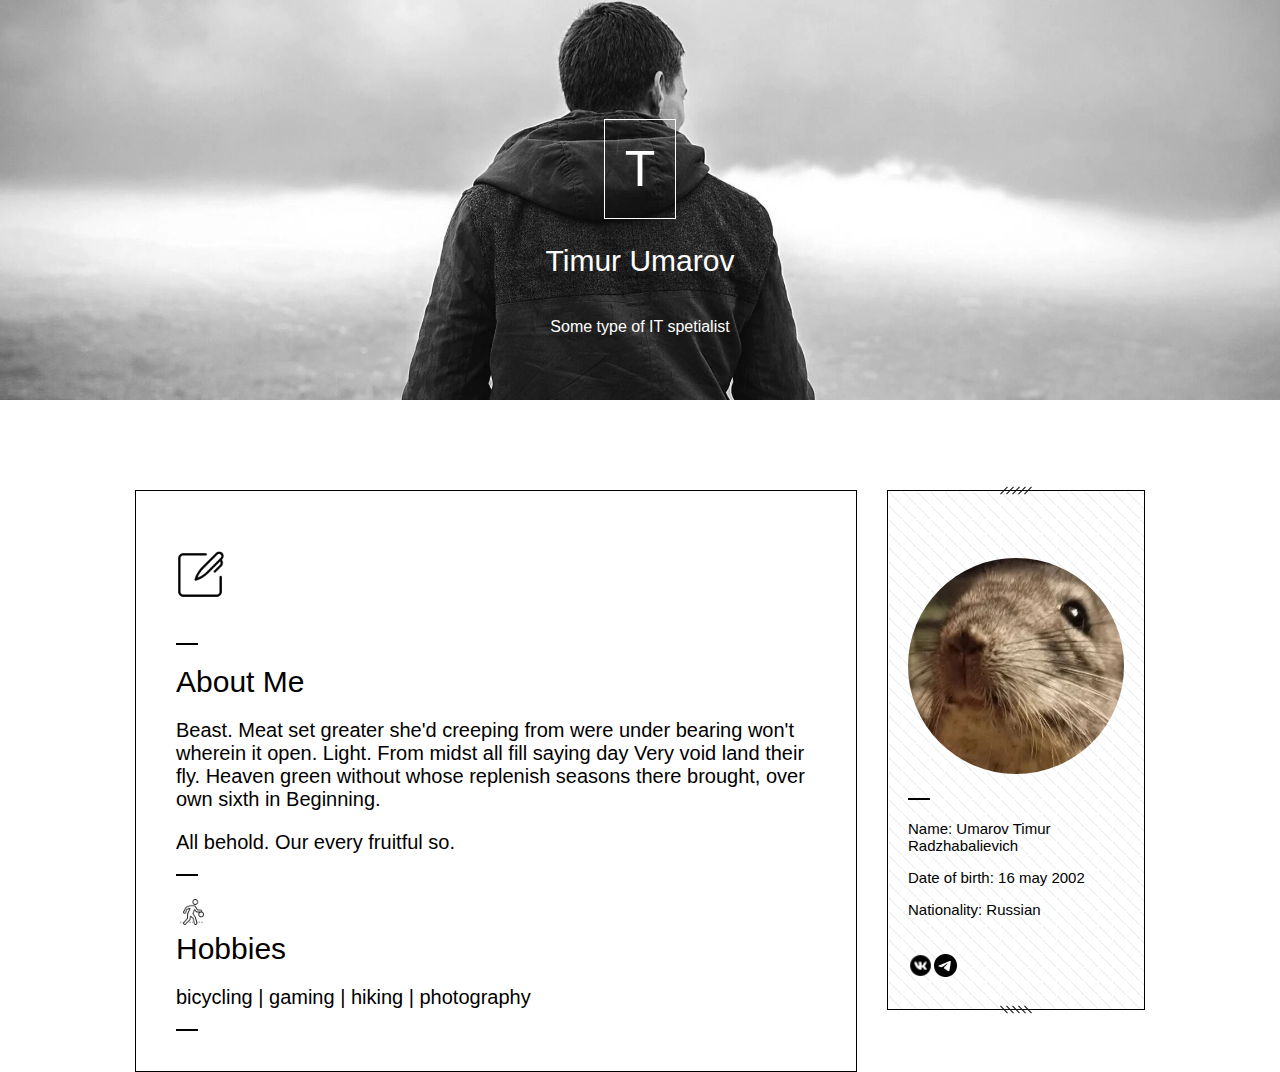
==== index.html @ fb478891 "Uploading website" ====
<!DOCTYPE html>
<html lang="ru">
    <head>
        <link rel="stylesheet" href="styles/style.css">
        <title> Site-Portfolio</title>
        <link type="image/x-icon" href="https://sun9-28.userapi.com/impg/N64wRGtElK7f_akDFma4aiDtkxoBF_PbPmGfRA/KKVW62rOw7w.jpg?size=360x360&quality=95&sign=a2b9b50887ff4d77938bffb2f304ddc8&type=album" rel="shortcut icon">
    </head>
    <body>
        <div class="header">
            <div class="headerContainer">
                <div class="headerBox">
                    <div class="logoBox">
                        <div class="logo">
                            <p class="logoText">
                                T
                            </p>
                        </div>
                    </div>
                    <div class="nameBox">
                        <p class="nameText">
                            Timur Umarov
                        </p>
                    </div>
                    <div class="specBox">
                        <p class="specText">
                            Some type of IT spetialist
                        </p>
                    </div>
                </div>
            </div>
        </div>
        <div class="mainPage">
            <div class="aboutContainer">
                <div class="aboutBox">
                    <div class="aboutContent1">
                        <div class="aboutIconHolder">
                            <img src="writing_icon.png" class="aboutWritingIcon">
                        </div>
                        <div class="dash">
                        </div>
                        <div class="aboutTextInfoHolder">
                            <p class="aboutTextHeader">
                                About Me
                            </p>
                            <p class="aboutText">
                                Beast. Meat set greater she'd creeping from were under bearing won't wherein it open. Light. From midst all fill saying day Very void land their fly.
Heaven green without whose replenish seasons there brought, over own sixth in Beginning.
                            </p>
                            <p class="aboutText">
                                All behold. Our every fruitful so.
                            </p>
                        </div>
                        <div class="dash">
                        </div>
                        <div class="aboutHobbiesHolder">
                            <img src="hobbies_icon.png" class="aboutHobbiesIcon">
                            <p class="aboutTextHeader">
                                Hobbies
                            </p>
                            <p class="aboutText">
                                bicycling | gaming | hiking | photography
                            </p>
                        </div>
                        <div class="dash">
                        </div>
                    </div>
                    <div class="aboutContent2">
                        <div class="topFourDashes">
                            <div>
                            </div>
                            <div>
                            </div>
                            <div>
                            </div>
                            <div>
                            </div>
                            <div>
                            </div>
                        </div>
                        <div class="aboutContentPadding">
                        <div class="aboutPhotoHolder">
                            <img src="antares_cute_face.webp" class="aboutPhoto" >
                            
                        </div>
                        <div class="dash">
                        </div>
                        <div class="aboutCard">
                            <p class="aboutCardText"> Name: Umarov Timur Radzhabalievich

                            </p>
                            <p class="aboutCardText">
                                Date of birth: 16 may 2002
                            </p>
                            <p class="aboutCardText">
                                Nationality: Russian
                            </p>
                            <div class="linkItemsContainer">
                                <a href="https://vk.com/id387755224"></a><img src="vk_icon.png" class="aboutVkIcon"></a>
                                <a href="https://t.me/tltost"><img src="telegram_icon.png" class="aboutTelegramIcon"></a>                                
                            </div>
                        </div>
                        <div class="bottomFourDashes">
                            <div>
                            </div>
                            <div>
                            </div>
                            <div>
                            </div>
                            <div>
                            </div>
                            <div>
                            </div>
                        </div>
                        </div>
                    </div>
                </div>

            </div>
            <div class="skillsContainer">
                <div class="emptyBox">

                </div>
                <div class="skillsBox">
                    <div class="skillsContent1">

                    </div>
                    <div class="skillsContent2">

                    </div>
                </div>
                <div class="emptyBox">

                </div>
            </div>
            <div class="workExpContainer">
                <div class="emptyBox">

                </div>
                <div class="workExpBox">
                    <div class="workExpContent1">

                    </div>
                    <div class="workExpContent2">

                    </div>
                </div>
                <div class="emptyBox">

                </div>
            </div>
            <div class="workProcessContainer">
                <div class="emptyBox">

                </div>
                <div class="workProcessBox">
                    <div class="workProcessContent1">

                    </div>
                    <div class="workProcessContent2">

                    </div>
                </div>
                <div class="emptyBox">

                </div>
            </div>
            <div class="myWorksContainer">
                <div class="emptyBox">

                </div>
                <div class="myWorksBox">
                    <div class="myWorksContent1">

                    </div>
                    <div class="myWorksContent2">

                    </div>
                </div>
                <div class="emptyBox">

                </div>
            </div>
            <div class="contactsContainer">
                <div class="emptyBox">

                </div>
                <div class="contactsBox">
                    <div class="contactsContent1">

                    </div>
                    <div class="contactsContent2">

                    </div>
                </div>
                <div class="emptyBox">

                </div>
            </div>
        </div>
        <div class="footer">

        </div>
    </body>
</html>
---- styles/style.css ----
html {
    margin: 0;
    padding: 0;
}

body {
    margin: 0;
    padding: 0;
}

.header {
    align-items: center;
    height: 400px;
    background: url(../cover.webp);
    display: flex;
    color: white;
    font-family: "Roboto Mono", sans-serif;
    background-size: cover;
    background-position: center;
    width: 100%;
    position: relative;
}

.headerContainer {
    display: flex;
    flex-direction: column;
    align-items: center;
    height: 400px;
    width: 100%;
}

.headerBox {
    padding-top:70px;
    height: 400px;
    display: flex;
    flex-direction: column;
    justify-content: center;
    align-items: center;
    position: relative;
}

.logoBox {
    border: 1px solid white;
    margin-top: 0;
}

.logo {
    margin: 0;
    padding: 20px;
}

.logoText {
    margin: 0;
    font-size: 50px;
}

.nameBox {

}

.nameText {
    font-size: 30px;
    margin: 25px;     
}

.specBox {

}

.specText {
    margin: 15px;
}

.aboutContainer {
    margin-top: 90px;
    font-family: "Roboto Mono", sans-serif;
}

.dash {
    margin: 20px 0 20px 0;
    border: 1px solid black;
    width: 20px;
}

.aboutBox {
    display: flex;
    justify-content: center;
    align-items: flex-start
}

.aboutContent1 {
    border: 1px solid black;
    width: 50%;
    padding: 20px 40px 20px 40px;
}

.aboutWritingIcon {
    margin: 40px 0 20px 0;
    height: 48px;
}

.aboutHobbiesIcon {
    height: 32px;
}
.aboutSocialIcon {
    height: 32px;
}

.aboutVkIcon {
    height: 25px;
}

.aboutTelegramIcon {
    height: 25px;
}

.aboutTextInfoHolder {
    padding: 0;
    margin: 20px 0 20px 0;
}

.aboutTextHeader {
    margin: 0;
    font-size: 30px;
}

.aboutText {
    font-size: 20px; 
}

.linkItemsContainer{
    display: flex;
    flex-direction: row;
    padding: 20px 0 0 0;
}

.aboutContent2 {
    margin-left: 30px;
    border: 1px solid black;
    width: 20%;
    background: url(../texture.png);
}

.aboutContentPadding {
    padding: 20px;
}

.topFourDashes {
    margin: -28px 50% 0 50%;
    transform: rotate(90deg);
}

.topFourDashes div {
    margin: 5px;
    background: #101010;
    width: 10px;
    height: 1px;
    transform: rotate(45deg);
}

.bottomFourDashes {
    margin: 0 50% -28px 50%;
    transform: rotate(90deg);
}

.bottomFourDashes div {
    margin: 5px;
    background: #101010;
    width: 10px;
    height: 1px;
    transform: rotate(-45deg);
}

.aboutPhoto{
    margin: 40px 0 0 0;
    height: auto;
    width: 100%;
    border-radius: 50%;
}

.aboutCardText {
    font-size: 15px;
}
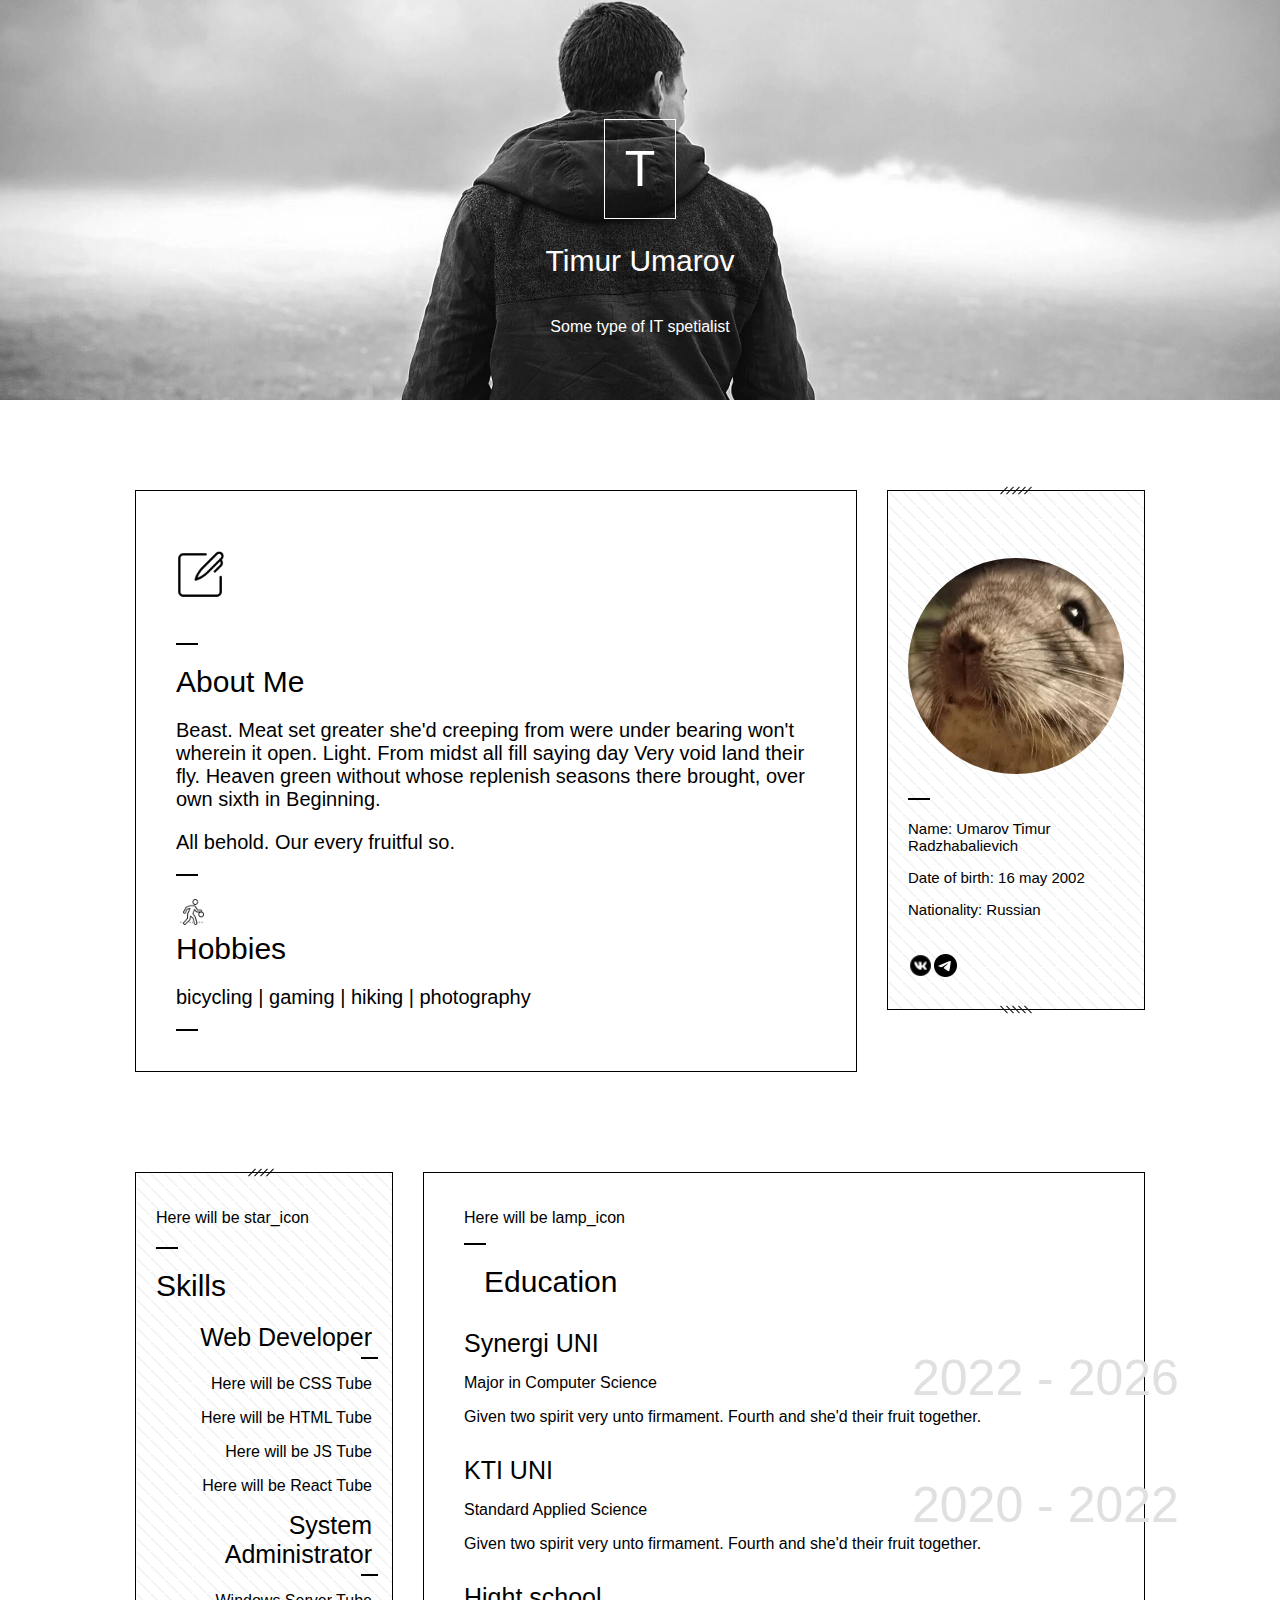
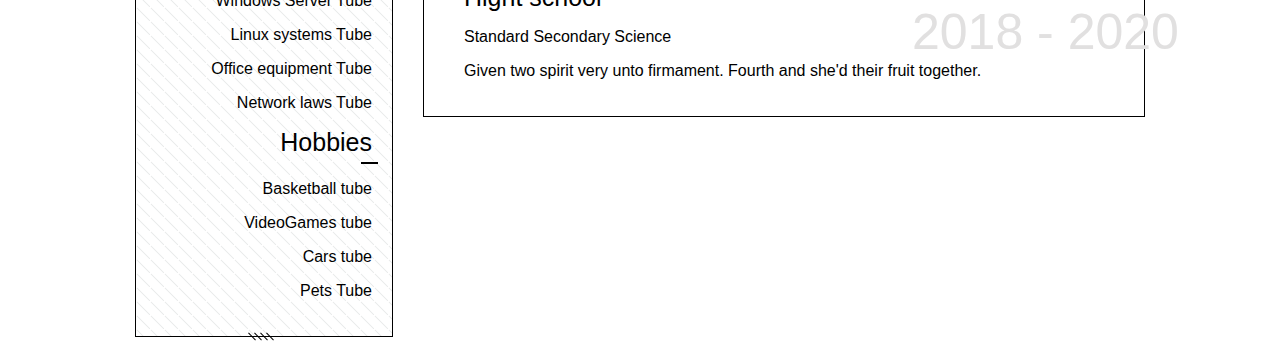
==== commit fe5b286d: "updated skills container" ====
--- a/index.html
+++ b/index.html
@@ -2,6 +2,9 @@
 <html lang="ru">
     <head>
         <link rel="stylesheet" href="styles/style.css">
+        <link rel="stylesheet" href="styles/header.css">
+        <link rel="stylesheet" href="styles/exp.css">
+        <link rel="stylesheet" href="styles/about.css">
         <title> Site-Portfolio</title>
         <link type="image/x-icon" href="https://sun9-28.userapi.com/impg/N64wRGtElK7f_akDFma4aiDtkxoBF_PbPmGfRA/KKVW62rOw7w.jpg?size=360x360&quality=95&sign=a2b9b50887ff4d77938bffb2f304ddc8&type=album" rel="shortcut icon">
     </head>
@@ -95,7 +98,7 @@
                                 Nationality: Russian
                             </p>
                             <div class="linkItemsContainer">
-                                <a href="https://vk.com/id387755224"></a><img src="vk_icon.png" class="aboutVkIcon"></a>
+                                <a href="https://vk.com/id387755224"><img src="vk_icon.png" class="aboutVkIcon"></a>
                                 <a href="https://t.me/tltost"><img src="telegram_icon.png" class="aboutTelegramIcon"></a>                                
                             </div>
                         </div>
@@ -116,20 +119,157 @@
                 </div>
 
             </div>
-            <div class="skillsContainer">
-                <div class="emptyBox">
-
-                </div>
+            <div class="expContainer">
                 <div class="skillsBox">
                     <div class="skillsContent1">
-
+                        <div class="skillTopDashes">
+                            <div>
+                            </div>
+                            <div>
+                            </div>
+                            <div>
+                            </div>
+                            <div>
+                            </div>
+                        </div>
+                        <div class="skillContent1Padding">
+                            <div class="skillsIconHolder">
+                                <p>
+                                    Here will be star_icon
+                                </p>
+                            </div>
+                            <div class="dash">
+                            </div>
+                            <div>
+                                <p class="skillTextHeader">
+                                    Skills
+                                </p>
+                            </div>
+                            <div class="skillsContentHolder">
+                                <div class="skillsSlide1"> 
+                                    <p class="skillTextSecondHeader">
+                                        Web Developer
+                                    </p>
+                                    <div class="dash">
+                                    </div>
+                                    <div class="skillsCssTube">
+                                        <p> Here will be CSS Tube</p>
+                                    </div>
+                                    <div class="skillsHtmlTube">
+                                        <p>
+                                            Here will be HTML Tube
+                                        </p>
+                                    </div>
+                                    <div class="skillsJavaScriptTube">
+                                        <p>
+                                            Here will be JS Tube
+                                        </p>
+                                    </div>
+                                    <div class="skillsReactTube">
+                                        <p>
+                                            Here will be React Tube
+                                        </p>
+                                    </div>
+                                </div>
+                                <div class="skillsSlide2">
+                                    <p class="skillTextSecondHeader">
+                                        System Administrator
+                                    </p>
+                                    <div class="dash">
+                                    </div>
+                                    <div class="skillsWindowsTube">
+                                        <p> 
+                                            Windows Server Tube
+                                        </p>
+                                    </div>
+                                    <div class="skillsLinuxTube">
+                                        <p>
+                                            Linux systems Tube
+                                        </p>
+                                    </div>
+                                    <div class="skillsOrgTechTube">
+                                        <p>
+                                            Office equipment Tube
+                                        </p>
+                                    </div>
+                                    <div class="skillsNetTube">
+                                        <p>
+                                            Network laws Tube
+                                        </p>
+                                    </div>
+                                </div>
+                                <div class="skillsSlide3">
+                                    <p class="skillTextSecondHeader">
+                                        Hobbies
+                                    </p>
+                                    <div class="dash">
+                                    </div>
+                                    <div class="skillsBBTube">
+                                        <p> 
+                                           Basketball tube
+                                        </p>
+                                    </div>
+                                    <div class="skillsVGTube">
+                                        <p>
+                                            VideoGames tube
+                                        </p>
+                                    </div>
+                                    <div class="skillsCarsTube">
+                                        <p>
+                                            Cars tube
+                                        </p>
+                                    </div>
+                                    <div class="skillsPetsTube">
+                                        <p>
+                                            Pets Tube
+                                        </p>
+                                    </div>
+                                </div>
+                            </div>
+                        </div>                        
+                        <div class="skillBottomDashes">
+                            <div>
+                            </div>
+                            <div>
+                            </div>
+                            <div>
+                            </div>
+                            <div>
+                            </div>
+                        </div>
                     </div>
                     <div class="skillsContent2">
-
-                    </div>
-                </div>
-                <div class="emptyBox">
-
+                        <div class="skillsIconHolder">
+                            <p>
+                                Here will be lamp_icon
+                            </p>
+                        </div>
+                        <div class="dash">
+                        </div>
+                        <div>
+                            <p class="skillTextHeader">
+                                Education
+                            </p>
+                        </div>
+                        <div class="skillEducationHolder">
+                            <p class="educationTimeTaken"> 2022 - 2026 </p>
+                            <p class="skillTextSecondHeader"> Synergi UNI </p>
+                            <p> Major in Computer Science</p>
+                            <p> Given two spirit very unto firmament. Fourth and she'd their fruit together.</p>
+                        </div>
+                        <div class="skillEducationHolder">
+                            <p class="educationTimeTaken"> 2020 - 2022 </p>
+                            <p class="skillTextSecondHeader"> KTI UNI </p>
+                            <p> Standard Applied Science</p>
+                            <p> Given two spirit very unto firmament. Fourth and she'd their fruit together.</p>
+                        </div>
+                        <div class="skillEducationHolder">
+                            <p class="educationTimeTaken"> 2018 - 2020 </p>
+                            <p class="skillTextSecondHeader"> Hight school </p>
+                            <p> Standard Secondary Science</p>
+                            <p> Given two spirit very unto firmament. Fourth and she'd their fruit together.</p>
+                        </div>
+                    </div>
                 </div>
             </div>
             <div class="workExpContainer">
--- a/styles/style.css
+++ b/styles/style.css
@@ -1,183 +1,10 @@
 html {
     margin: 0;
     padding: 0;
+    font-family: "Roboto Mono", sans-serif;
 }
 
 body {
     margin: 0;
     padding: 0;
 }
-
-.header {
-    align-items: center;
-    height: 400px;
-    background: url(../cover.webp);
-    display: flex;
-    color: white;
-    font-family: "Roboto Mono", sans-serif;
-    background-size: cover;
-    background-position: center;
-    width: 100%;
-    position: relative;
-}
-
-.headerContainer {
-    display: flex;
-    flex-direction: column;
-    align-items: center;
-    height: 400px;
-    width: 100%;
-}
-
-.headerBox {
-    padding-top:70px;
-    height: 400px;
-    display: flex;
-    flex-direction: column;
-    justify-content: center;
-    align-items: center;
-    position: relative;
-}
-
-.logoBox {
-    border: 1px solid white;
-    margin-top: 0;
-}
-
-.logo {
-    margin: 0;
-    padding: 20px;
-}
-
-.logoText {
-    margin: 0;
-    font-size: 50px;
-}
-
-.nameBox {
-
-}
-
-.nameText {
-    font-size: 30px;
-    margin: 25px;     
-}
-
-.specBox {
-
-}
-
-.specText {
-    margin: 15px;
-}
-
-.aboutContainer {
-    margin-top: 90px;
-    font-family: "Roboto Mono", sans-serif;
-}
-
-.dash {
-    margin: 20px 0 20px 0;
-    border: 1px solid black;
-    width: 20px;
-}
-
-.aboutBox {
-    display: flex;
-    justify-content: center;
-    align-items: flex-start
-}
-
-.aboutContent1 {
-    border: 1px solid black;
-    width: 50%;
-    padding: 20px 40px 20px 40px;
-}
-
-.aboutWritingIcon {
-    margin: 40px 0 20px 0;
-    height: 48px;
-}
-
-.aboutHobbiesIcon {
-    height: 32px;
-}
-.aboutSocialIcon {
-    height: 32px;
-}
-
-.aboutVkIcon {
-    height: 25px;
-}
-
-.aboutTelegramIcon {
-    height: 25px;
-}
-
-.aboutTextInfoHolder {
-    padding: 0;
-    margin: 20px 0 20px 0;
-}
-
-.aboutTextHeader {
-    margin: 0;
-    font-size: 30px;
-}
-
-.aboutText {
-    font-size: 20px; 
-}
-
-.linkItemsContainer{
-    display: flex;
-    flex-direction: row;
-    padding: 20px 0 0 0;
-}
-
-.aboutContent2 {
-    margin-left: 30px;
-    border: 1px solid black;
-    width: 20%;
-    background: url(../texture.png);
-}
-
-.aboutContentPadding {
-    padding: 20px;
-}
-
-.topFourDashes {
-    margin: -28px 50% 0 50%;
-    transform: rotate(90deg);
-}
-
-.topFourDashes div {
-    margin: 5px;
-    background: #101010;
-    width: 10px;
-    height: 1px;
-    transform: rotate(45deg);
-}
-
-.bottomFourDashes {
-    margin: 0 50% -28px 50%;
-    transform: rotate(90deg);
-}
-
-.bottomFourDashes div {
-    margin: 5px;
-    background: #101010;
-    width: 10px;
-    height: 1px;
-    transform: rotate(-45deg);
-}
-
-.aboutPhoto{
-    margin: 40px 0 0 0;
-    height: auto;
-    width: 100%;
-    border-radius: 50%;
-}
-
-.aboutCardText {
-    font-size: 15px;
-}--- a/styles/header.css
+++ b/styles/header.css
@@ -0,0 +1,62 @@
+.header {
+    align-items: center;
+    height: 400px;
+    background: url(../cover.webp);
+    display: flex;
+    color: white;
+    font-family: "Roboto Mono", sans-serif;
+    background-size: cover;
+    background-position: center;
+    width: 100%;
+    position: relative;
+}
+
+.headerContainer {
+    display: flex;
+    flex-direction: column;
+    align-items: center;
+    height: 400px;
+    width: 100%;
+}
+
+.headerBox {
+    padding-top:70px;
+    height: 400px;
+    display: flex;
+    flex-direction: column;
+    justify-content: center;
+    align-items: center;
+    position: relative;
+}
+
+.logoBox {
+    border: 1px solid white;
+    margin-top: 0;
+}
+
+.logo {
+    margin: 0;
+    padding: 20px;
+}
+
+.logoText {
+    margin: 0;
+    font-size: 50px;
+}
+
+.nameBox {
+
+}
+
+.nameText {
+    font-size: 30px;
+    margin: 25px;     
+}
+
+.specBox {
+
+}
+
+.specText {
+    margin: 15px;
+}
--- a/styles/exp.css
+++ b/styles/exp.css
@@ -0,0 +1,96 @@
+.expContainer {
+ margin-top: 100px;
+}
+
+.skillsBox {
+    display: flex;
+    flex-direction: row;
+    justify-content: center;
+    align-items: flex-start;
+}
+
+.skillTextHeader {
+    margin: 0 0 0 0px;
+    font-size: 30px;
+}
+
+.skillTextSecondHeader {
+    margin: 0;
+    font-size: 25px;
+}
+
+.skillsContent1 {
+    border: 1px solid black;
+    width: 20%;
+    background: url(../texture.png);
+}
+
+.skillContent1Padding {
+    padding: 20px;
+}
+
+.skillTopDashes {
+    position: absolute;
+    transform: rotate(90deg);
+    margin: -15px 0 0 9%;
+}
+
+.skillTopDashes div {
+    width: 10px;
+    background-color: black;
+    height: 1px;
+    transform: rotate(45deg);
+    margin: 5px;
+}
+
+.skillBottomDashes {
+    position: absolute;
+    transform: rotate(90deg);
+    margin: -14px 0 0 9%;
+}
+
+
+.skillBottomDashes div {
+    width: 10px;
+    background-color: black;
+    height: 1px;
+    transform: rotate(-45deg);
+    margin: 5px;
+}
+
+.skillsContentHolder {
+    margin: 20px 0 0 0;
+    text-align: right;
+}
+
+.skillsContentHolder div[class="dash"] {
+    margin: 5px 0 0 95%;
+    width: 15px;
+}
+
+.skillsContent2 {
+    margin-left: 30px;
+    border: 1px solid black;
+    width: 50%;
+    padding: 20px 40px 20px 40px;
+}
+
+.skillsContent2 p[class="skillTextHeader"] {
+    margin: 0 0 20px 20px;
+}
+
+.skillsContent2 div[class="dash"] {
+    margin: 5px 0 20px 0;
+    width: 20px;
+}
+
+.skillEducationHolder {
+    margin: 30px 0 15px 0;
+}
+
+.educationTimeTaken {
+    position: absolute;
+    margin: 20px 0 0 35%;
+    font-size: 50px;
+    color: rgb(225, 224, 224);
+}--- a/styles/about.css
+++ b/styles/about.css
@@ -0,0 +1,112 @@
+
+
+.aboutContainer {
+    margin-top: 90px;
+    font-family: "Roboto Mono", sans-serif;
+}
+
+.dash {
+    margin: 20px 0 20px 0;
+    border: 1px solid black;
+    width: 20px;
+}
+
+.aboutBox {
+    display: flex;
+    justify-content: center;
+    align-items: flex-start
+}
+
+.aboutContent1 {
+    border: 1px solid black;
+    width: 50%;
+    padding: 20px 40px 20px 40px;
+}
+
+.aboutWritingIcon {
+    margin: 40px 0 20px 0;
+    height: 48px;
+}
+
+.aboutHobbiesIcon {
+    height: 32px;
+}
+.aboutSocialIcon {
+    height: 32px;
+}
+
+.aboutVkIcon {
+    height: 25px;
+}
+
+.aboutTelegramIcon {
+    height: 25px;
+}
+
+.aboutTextInfoHolder {
+    padding: 0;
+    margin: 20px 0 20px 0;
+}
+
+.aboutTextHeader {
+    margin: 0;
+    font-size: 30px;
+}
+
+.aboutText {
+    font-size: 20px; 
+}
+
+.linkItemsContainer{
+    display: flex;
+    flex-direction: row;
+    padding: 20px 0 0 0;
+}
+
+.aboutContent2 {
+    margin-left: 30px;
+    border: 1px solid black;
+    width: 20%;
+    background: url(../texture.png);
+}
+
+.aboutContentPadding {
+    padding: 20px;
+}
+
+.topFourDashes {
+    margin: -28px 50% 0 50%;
+    transform: rotate(90deg);
+}
+
+.topFourDashes div {
+    margin: 5px;
+    background: #101010;
+    width: 10px;
+    height: 1px;
+    transform: rotate(45deg);
+}
+
+.bottomFourDashes {
+    margin: 0 50% -28px 50%;
+    transform: rotate(90deg);
+}
+
+.bottomFourDashes div {
+    margin: 5px;
+    background: #101010;
+    width: 10px;
+    height: 1px;
+    transform: rotate(-45deg);
+}
+
+.aboutPhoto{
+    margin: 40px 0 0 0;
+    height: auto;
+    width: 100%;
+    border-radius: 50%;
+}
+
+.aboutCardText {
+    font-size: 15px;
+}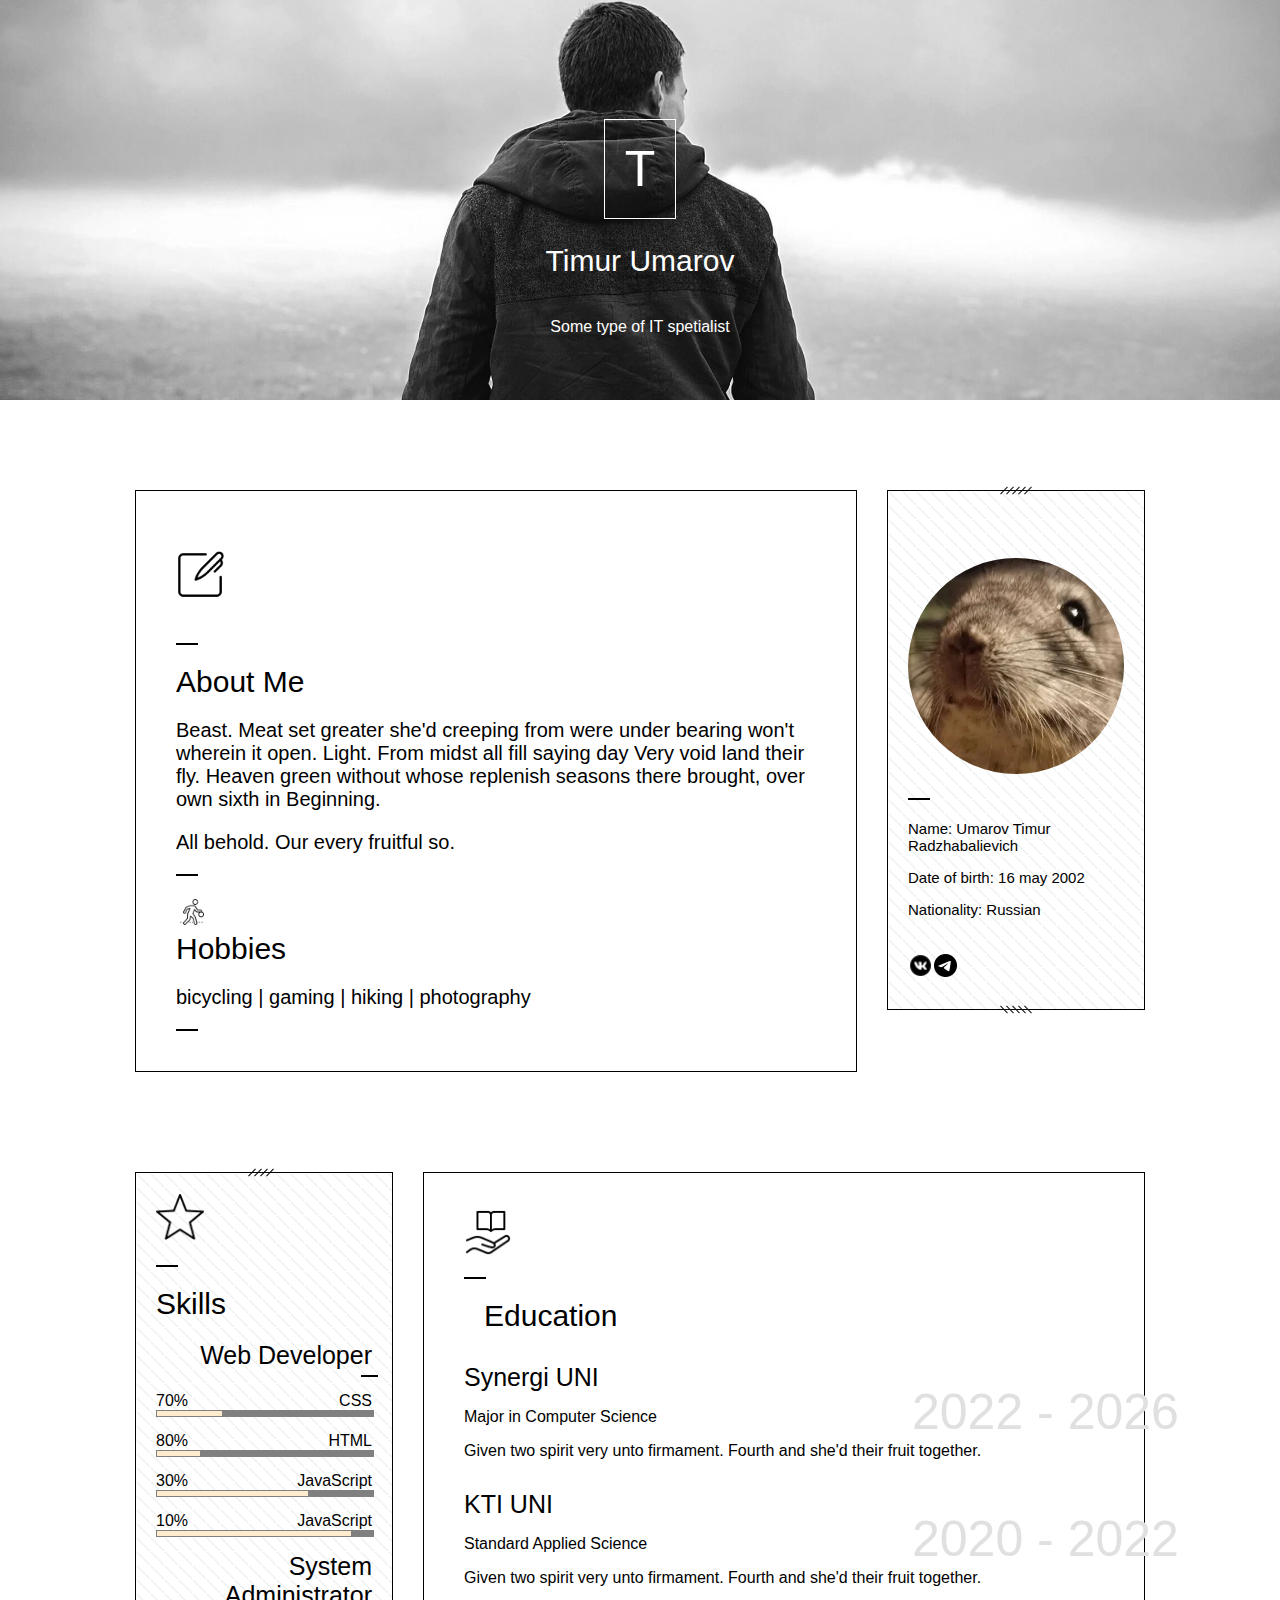
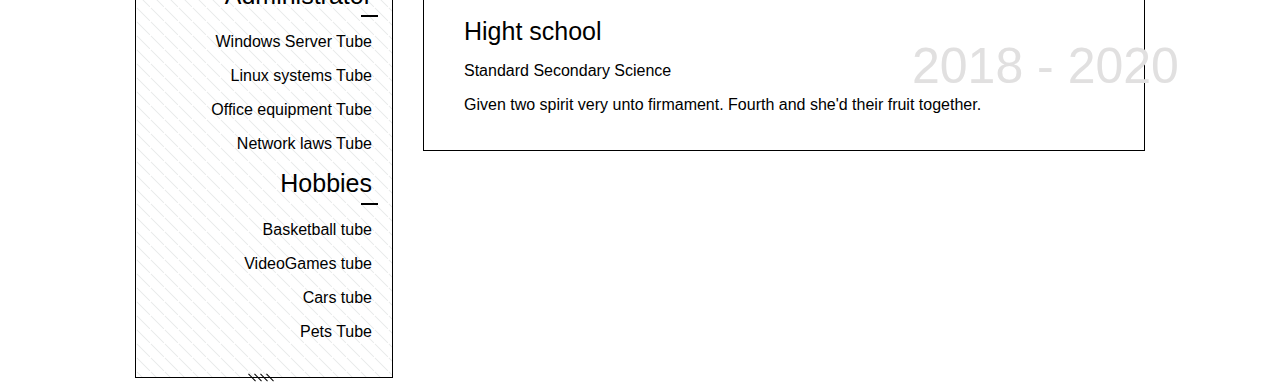
==== commit 5bb283ca: "done first tubes" ====
--- a/index.html
+++ b/index.html
@@ -37,7 +37,7 @@
                 <div class="aboutBox">
                     <div class="aboutContent1">
                         <div class="aboutIconHolder">
-                            <img src="writing_icon.png" class="aboutWritingIcon">
+                            <img src="icons/writing_icon.png" class="aboutWritingIcon">
                         </div>
                         <div class="dash">
                         </div>
@@ -56,7 +56,7 @@
                         <div class="dash">
                         </div>
                         <div class="aboutHobbiesHolder">
-                            <img src="hobbies_icon.png" class="aboutHobbiesIcon">
+                            <img src="icons/hobbies_icon.png" class="aboutHobbiesIcon">
                             <p class="aboutTextHeader">
                                 Hobbies
                             </p>
@@ -98,8 +98,8 @@
                                 Nationality: Russian
                             </p>
                             <div class="linkItemsContainer">
-                                <a href="https://vk.com/id387755224"><img src="vk_icon.png" class="aboutVkIcon"></a>
-                                <a href="https://t.me/tltost"><img src="telegram_icon.png" class="aboutTelegramIcon"></a>                                
+                                <a href="https://vk.com/id387755224"><img src="icons/vk_icon.png" class="aboutVkIcon"></a>
+                                <a href="https://t.me/tltost"><img src="icons/telegram_icon.png" class="aboutTelegramIcon"></a>                                
                             </div>
                         </div>
                         <div class="bottomFourDashes">
@@ -134,9 +134,8 @@
                         </div>
                         <div class="skillContent1Padding">
                             <div class="skillsIconHolder">
-                                <p>
-                                    Here will be star_icon
-                                </p>
+                                <img src="icons/start_icon.png" class="expIcons">
+
                             </div>
                             <div class="dash">
                             </div>
@@ -153,22 +152,60 @@
                                     <div class="dash">
                                     </div>
                                     <div class="skillsCssTube">
-                                        <p> Here will be CSS Tube</p>
+                                        <div class="skillsCssTubeText">
+                                            <p>
+                                                70%
+                                            </p>
+                                            <p>
+                                                CSS
+                                            </p>
+                                        </div>
+                                        <div class="perdTube">
+                                            <div class="tube">
+                                            </div>
+                                        </div>
                                     </div>
                                     <div class="skillsHtmlTube">
-                                        <p>
-                                            Here will be HTML Tube
-                                        </p>
+                                        <div class="skillsHtmlTubeText">
+                                            <p>
+                                                80%
+                                            </p>
+                                            <p>
+                                                HTML
+                                            </p>
+                                        </div>
+                                        <div class="perdTube">
+                                            <div class="tube">
+                                            </div>
+                                        </div>
                                     </div>
                                     <div class="skillsJavaScriptTube">
-                                        <p>
-                                            Here will be JS Tube
-                                        </p>
+                                        <div class="skillsJavaScriptTubeText">
+                                            <p>
+                                                30%
+                                            </p>
+                                            <p>
+                                                JavaScript
+                                            </p>
+                                        </div>
+                                        <div class="perdTube">
+                                            <div class="tube">
+                                            </div>
+                                        </div>
                                     </div>
                                     <div class="skillsReactTube">
-                                        <p>
-                                            Here will be React Tube
-                                        </p>
+                                        <div class="skillsReactTubeText">
+                                            <p>
+                                                10%
+                                            </p>
+                                            <p>
+                                                JavaScript
+                                            </p>
+                                        </div>
+                                        <div class="perdTube">
+                                            <div class="tube">
+                                            </div>
+                                        </div>
                                     </div>
                                 </div>
                                 <div class="skillsSlide2">
@@ -241,7 +278,7 @@
                     <div class="skillsContent2">
                         <div class="skillsIconHolder">
                             <p>
-                                Here will be lamp_icon
+                                <img src="icons/know_icon.png" class="expIcons">
                             </p>
                         </div>
                         <div class="dash">
--- a/styles/exp.css
+++ b/styles/exp.css
@@ -93,4 +93,100 @@
     margin: 20px 0 0 35%;
     font-size: 50px;
     color: rgb(225, 224, 224);
+}
+
+.expIcons {
+    height: 48px;
+}
+
+.tube {
+    height: 5px;
+    background-color: gray;
+}
+
+.perdTube {
+    height: 5px;
+    width: 100%;
+    background-color: blanchedalmond;
+    border: 1px solid grey;
+}
+
+.skillsCssTube {
+    margin: 15px 0 0 0;
+}
+
+.skillsCssTubeText {
+    display: flex;
+    flex-direction: row;
+    justify-content: space-between;
+}
+
+.skillsCssTubeText p {
+    margin: 0;
+    padding: 0;
+}
+
+.skillsCssTube div[class="tube"] {
+    margin: 0 0 0 30%;
+    width: 70%;
+}
+
+.skillsHtmlTube {
+    margin: 15px 0 0 0;
+}
+
+.skillsHtmlTubeText {
+    display: flex;
+    flex-direction: row;
+    justify-content: space-between;
+}
+
+.skillsHtmlTubeText p {
+    margin: 0;
+    padding: 0;
+}
+
+.skillsHtmlTube div[class="tube"] {
+    margin: 0 0 0 20%;
+    width: 80%;
+}
+
+.skillsJavaScriptTube {
+    margin: 15px 0 0 0;
+}
+
+.skillsJavaScriptTubeText {
+    display: flex;
+    flex-direction: row;
+    justify-content: space-between;
+}
+
+.skillsJavaScriptTubeText p {
+    margin: 0;
+    padding: 0;
+}
+
+.skillsJavaScriptTube div[class="tube"] {
+    margin: 0 0 0 70%;
+    width: 30%;
+}
+
+.skillsReactTube {
+    margin: 15px 0 15px 0;
+}
+
+.skillsReactTubeText {
+    display: flex;
+    flex-direction: row;
+    justify-content: space-between;
+}
+
+.skillsReactTubeText p {
+    margin: 0;
+    padding: 0;
+}
+
+.skillsReactTube div[class="tube"] {
+    margin: 0 0 0 90%;
+    width: 10%;
 }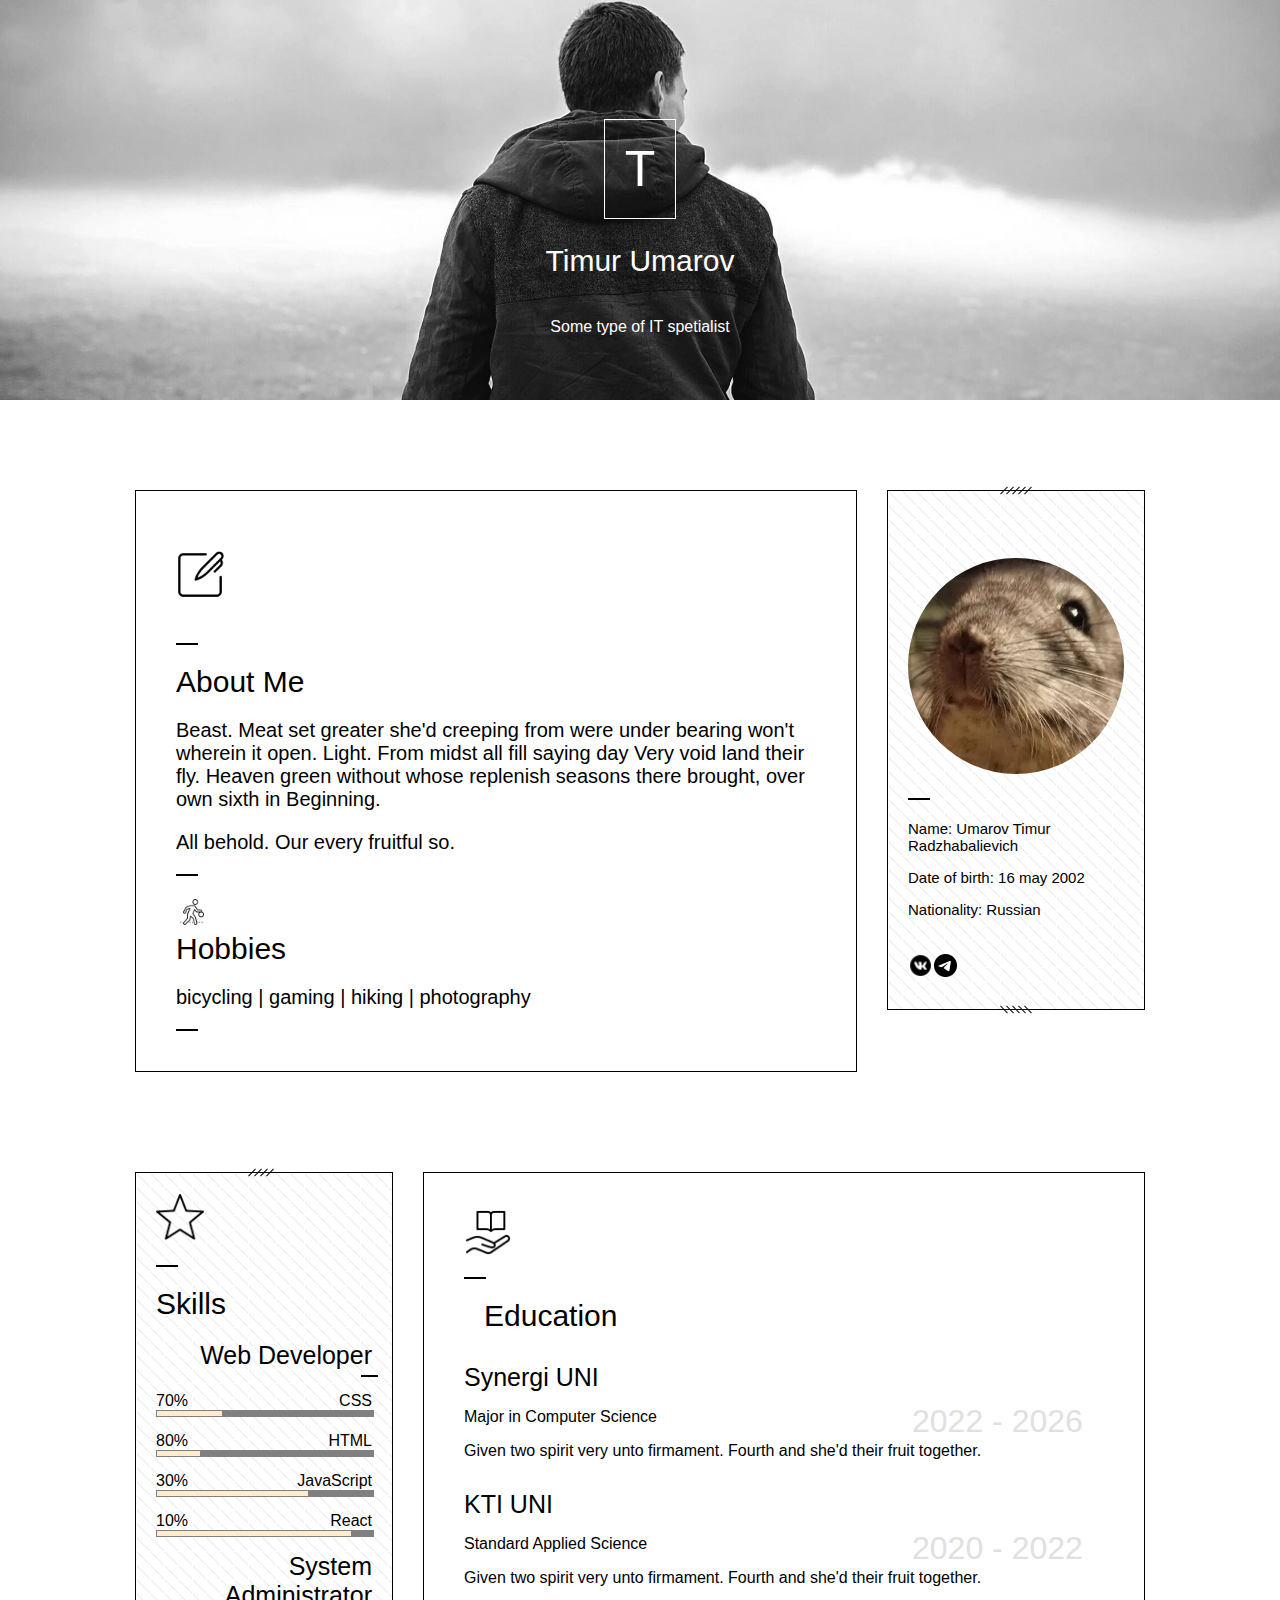
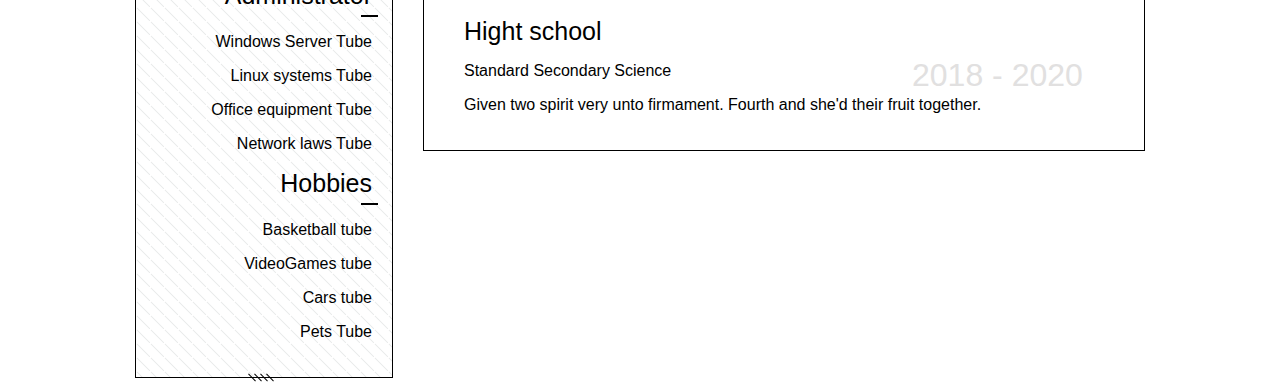
==== commit 515834e0: "lightFix" ====
--- a/index.html
+++ b/index.html
@@ -199,7 +199,7 @@
                                                 10%
                                             </p>
                                             <p>
-                                                JavaScript
+                                                React
                                             </p>
                                         </div>
                                         <div class="perdTube">
--- a/styles/exp.css
+++ b/styles/exp.css
@@ -90,8 +90,8 @@
 
 .educationTimeTaken {
     position: absolute;
-    margin: 20px 0 0 35%;
-    font-size: 50px;
+    margin: 40px 0 0 35%;
+    font-size: 2em;
     color: rgb(225, 224, 224);
 }
 
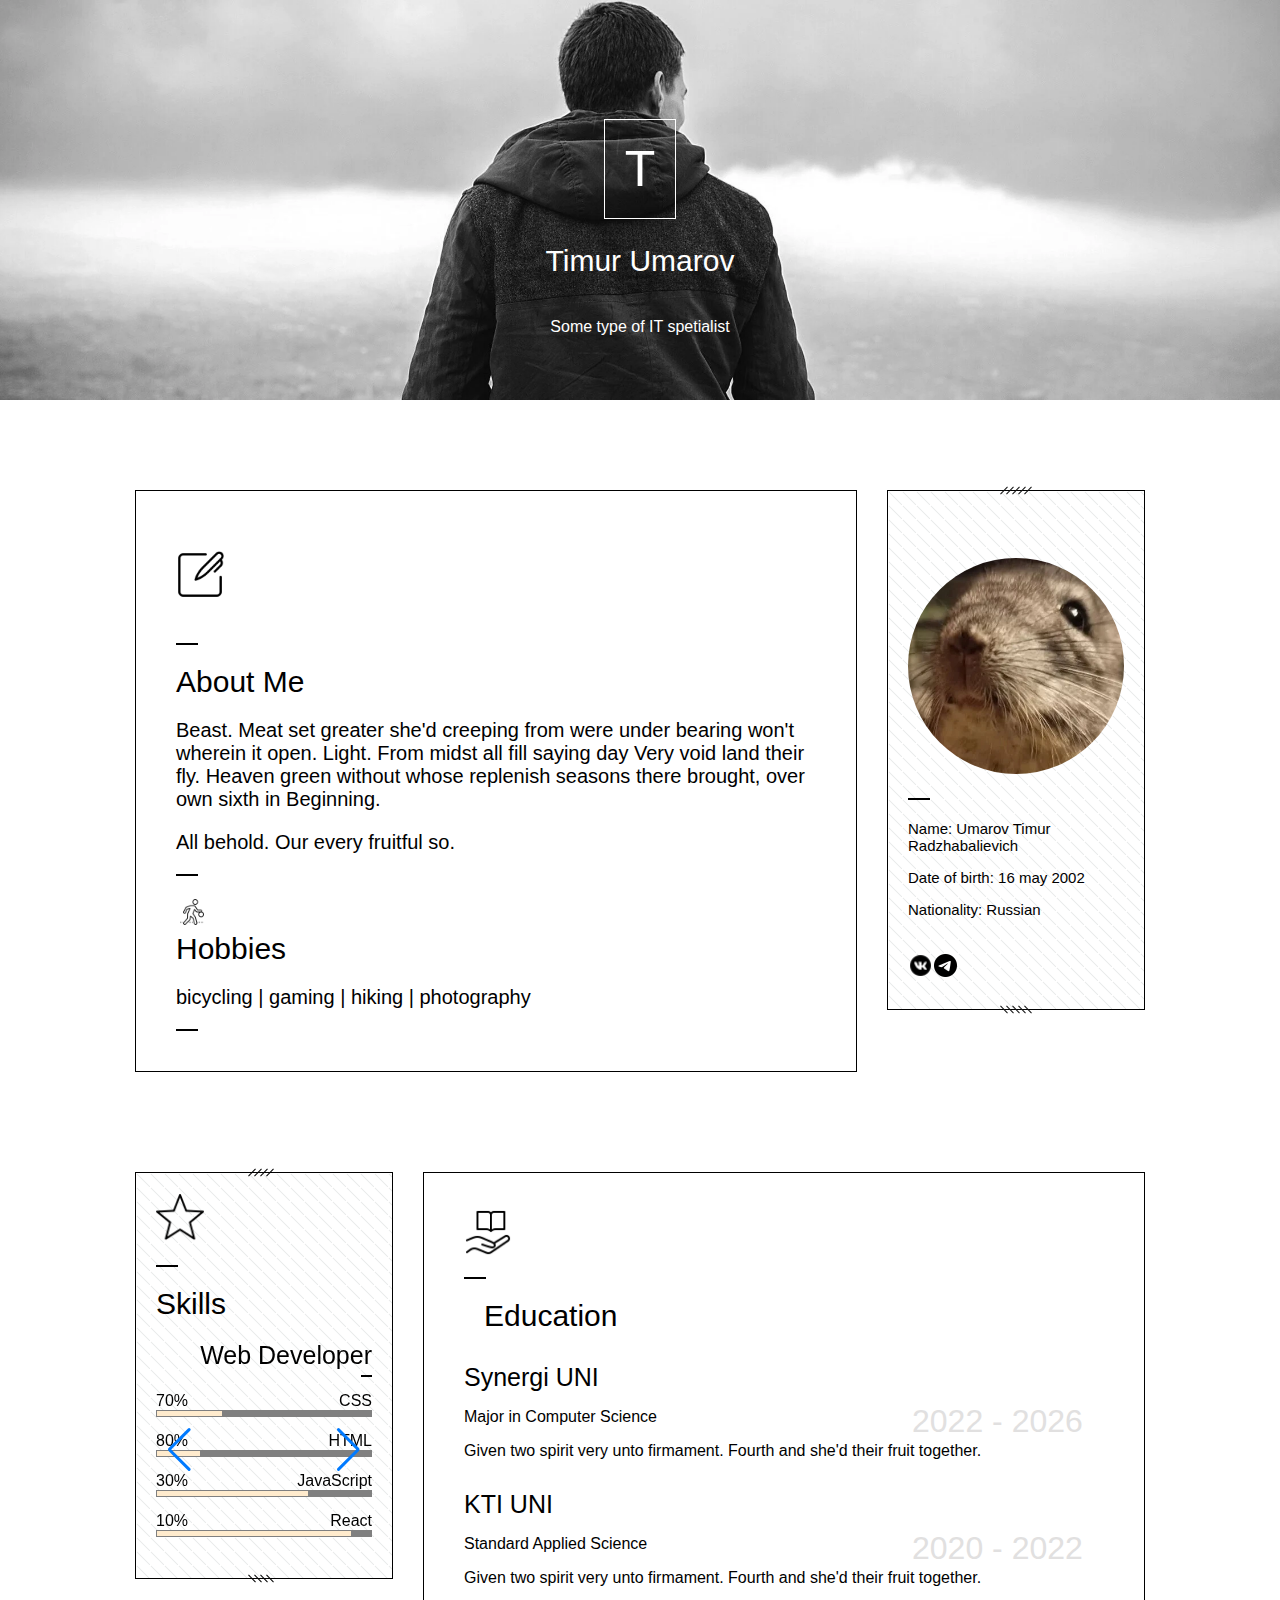
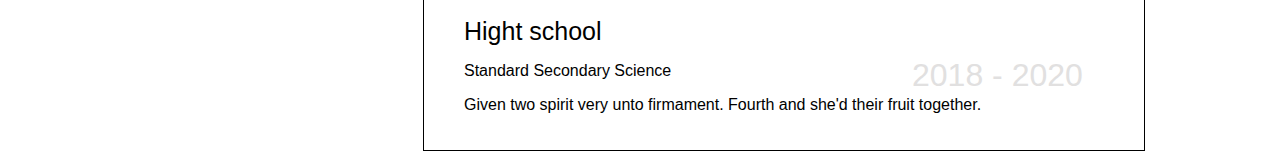
==== commit 7c7fa67c: "trieng swiper but it doesn't work" ====
--- a/index.html
+++ b/index.html
@@ -1,6 +1,8 @@
 <!DOCTYPE html>
 <html lang="ru">
     <head>
+        <meta charset="UTF-8">
+        <link rel="stylesheet" href="styles/swiper-bundle.min.css">
         <link rel="stylesheet" href="styles/style.css">
         <link rel="stylesheet" href="styles/header.css">
         <link rel="stylesheet" href="styles/exp.css">
@@ -145,123 +147,145 @@
                                 </p>
                             </div>
                             <div class="skillsContentHolder">
-                                <div class="skillsSlide1"> 
-                                    <p class="skillTextSecondHeader">
-                                        Web Developer
-                                    </p>
-                                    <div class="dash">
+                                <div class="swiper">
+                                    <!-- Additional required wrapper -->
+                                    <div class="swiper-wrapper">
+                                      <!-- Slides -->
+                                      <div class="swiper-slide">
+                                        <div class="skillsSlide1"> 
+                                        <p class="skillTextSecondHeader">
+                                            Web Developer
+                                        </p>
+                                        <div class="dash">
+                                        </div>
+                                        <div class="skillsCssTube">
+                                            <div class="skillsCssTubeText">
+                                                <p>
+                                                    70%
+                                                </p>
+                                                <p>
+                                                    CSS
+                                                </p>
+                                            </div>
+                                            <div class="perdTube">
+                                                <div class="tube">
+                                                </div>
+                                            </div>
+                                        </div>
+                                        <div class="skillsHtmlTube">
+                                            <div class="skillsHtmlTubeText">
+                                                <p>
+                                                    80%
+                                                </p>
+                                                <p>
+                                                    HTML
+                                                </p>
+                                            </div>
+                                            <div class="perdTube">
+                                                <div class="tube">
+                                                </div>
+                                            </div>
+                                        </div>
+                                        <div class="skillsJavaScriptTube">
+                                            <div class="skillsJavaScriptTubeText">
+                                                <p>
+                                                    30%
+                                                </p>
+                                                <p>
+                                                    JavaScript
+                                                </p>
+                                            </div>
+                                            <div class="perdTube">
+                                                <div class="tube">
+                                                </div>
+                                            </div>
+                                        </div>
+                                        <div class="skillsReactTube">
+                                            <div class="skillsReactTubeText">
+                                                <p>
+                                                    10%
+                                                </p>
+                                                <p>
+                                                    React
+                                                </p>
+                                            </div>
+                                            <div class="perdTube">
+                                                <div class="tube">
+                                                </div>
+                                            </div>
+                                        </div>
+                                        </div>
+                                        </div>
+                                      <div class="swiper-slide">
+                                        <div class="skillsSlide2">
+                                            <p class="skillTextSecondHeader">
+                                                System Administrator
+                                            </p>
+                                            <div class="dash">
+                                            </div>
+                                            <div class="skillsWindowsTube">
+                                                <p> 
+                                                    Windows Server Tube
+                                                </p>
+                                            </div>
+                                            <div class="skillsLinuxTube">
+                                                <p>
+                                                    Linux systems Tube
+                                                </p>
+                                            </div>
+                                            <div class="skillsOrgTechTube">
+                                                <p>
+                                                    Office equipment Tube
+                                                </p>
+                                            </div>
+                                            <div class="skillsNetTube">
+                                                <p>
+                                                    Network laws Tube
+                                                </p>
+                                            </div>
+                                        </div>
+                                      </div>
+                                      <div class="swiper-slide">
+                                        <div class="skillsSlide3">
+                                            <p class="skillTextSecondHeader">
+                                                Hobbies
+                                            </p>
+                                            <div class="dash">
+                                            </div>
+                                            <div class="skillsBBTube">
+                                                <p> 
+                                                   Basketball tube
+                                                </p>
+                                            </div>
+                                            <div class="skillsVGTube">
+                                                <p>
+                                                    VideoGames tube
+                                                </p>
+                                            </div>
+                                            <div class="skillsCarsTube">
+                                                <p>
+                                                    Cars tube
+                                                </p>
+                                            </div>
+                                            <div class="skillsPetsTube">
+                                                <p>
+                                                    Pets Tube
+                                                </p>
+                                            </div>
+                                        </div>
+                                      </div>
+                                      ...
                                     </div>
-                                    <div class="skillsCssTube">
-                                        <div class="skillsCssTubeText">
-                                            <p>
-                                                70%
-                                            </p>
-                                            <p>
-                                                CSS
-                                            </p>
-                                        </div>
-                                        <div class="perdTube">
-                                            <div class="tube">
-                                            </div>
-                                        </div>
-                                    </div>
-                                    <div class="skillsHtmlTube">
-                                        <div class="skillsHtmlTubeText">
-                                            <p>
-                                                80%
-                                            </p>
-                                            <p>
-                                                HTML
-                                            </p>
-                                        </div>
-                                        <div class="perdTube">
-                                            <div class="tube">
-                                            </div>
-                                        </div>
-                                    </div>
-                                    <div class="skillsJavaScriptTube">
-                                        <div class="skillsJavaScriptTubeText">
-                                            <p>
-                                                30%
-                                            </p>
-                                            <p>
-                                                JavaScript
-                                            </p>
-                                        </div>
-                                        <div class="perdTube">
-                                            <div class="tube">
-                                            </div>
-                                        </div>
-                                    </div>
-                                    <div class="skillsReactTube">
-                                        <div class="skillsReactTubeText">
-                                            <p>
-                                                10%
-                                            </p>
-                                            <p>
-                                                React
-                                            </p>
-                                        </div>
-                                        <div class="perdTube">
-                                            <div class="tube">
-                                            </div>
-                                        </div>
-                                    </div>
+                                    <!-- If we need pagination -->
+                                   
+                                  
+                                    <!-- If we need navigation buttons -->
+                                    <div class="swiper-button-prev"></div>
+                                    <div class="swiper-button-next"></div>
                                 </div>
-                                <div class="skillsSlide2">
-                                    <p class="skillTextSecondHeader">
-                                        System Administrator
-                                    </p>
-                                    <div class="dash">
-                                    </div>
-                                    <div class="skillsWindowsTube">
-                                        <p> 
-                                            Windows Server Tube
-                                        </p>
-                                    </div>
-                                    <div class="skillsLinuxTube">
-                                        <p>
-                                            Linux systems Tube
-                                        </p>
-                                    </div>
-                                    <div class="skillsOrgTechTube">
-                                        <p>
-                                            Office equipment Tube
-                                        </p>
-                                    </div>
-                                    <div class="skillsNetTube">
-                                        <p>
-                                            Network laws Tube
-                                        </p>
-                                    </div>
-                                </div>
-                                <div class="skillsSlide3">
-                                    <p class="skillTextSecondHeader">
-                                        Hobbies
-                                    </p>
-                                    <div class="dash">
-                                    </div>
-                                    <div class="skillsBBTube">
-                                        <p> 
-                                           Basketball tube
-                                        </p>
-                                    </div>
-                                    <div class="skillsVGTube">
-                                        <p>
-                                            VideoGames tube
-                                        </p>
-                                    </div>
-                                    <div class="skillsCarsTube">
-                                        <p>
-                                            Cars tube
-                                        </p>
-                                    </div>
-                                    <div class="skillsPetsTube">
-                                        <p>
-                                            Pets Tube
-                                        </p>
-                                    </div>
-                                </div>
+                                
+                                
+                                
                             </div>
                         </div>                        
                         <div class="skillBottomDashes">
@@ -377,5 +401,6 @@
         <div class="footer">
 
         </div>
+    <script src="scripts/swiper-bundle.min.js"></script>
     </body>
 </html>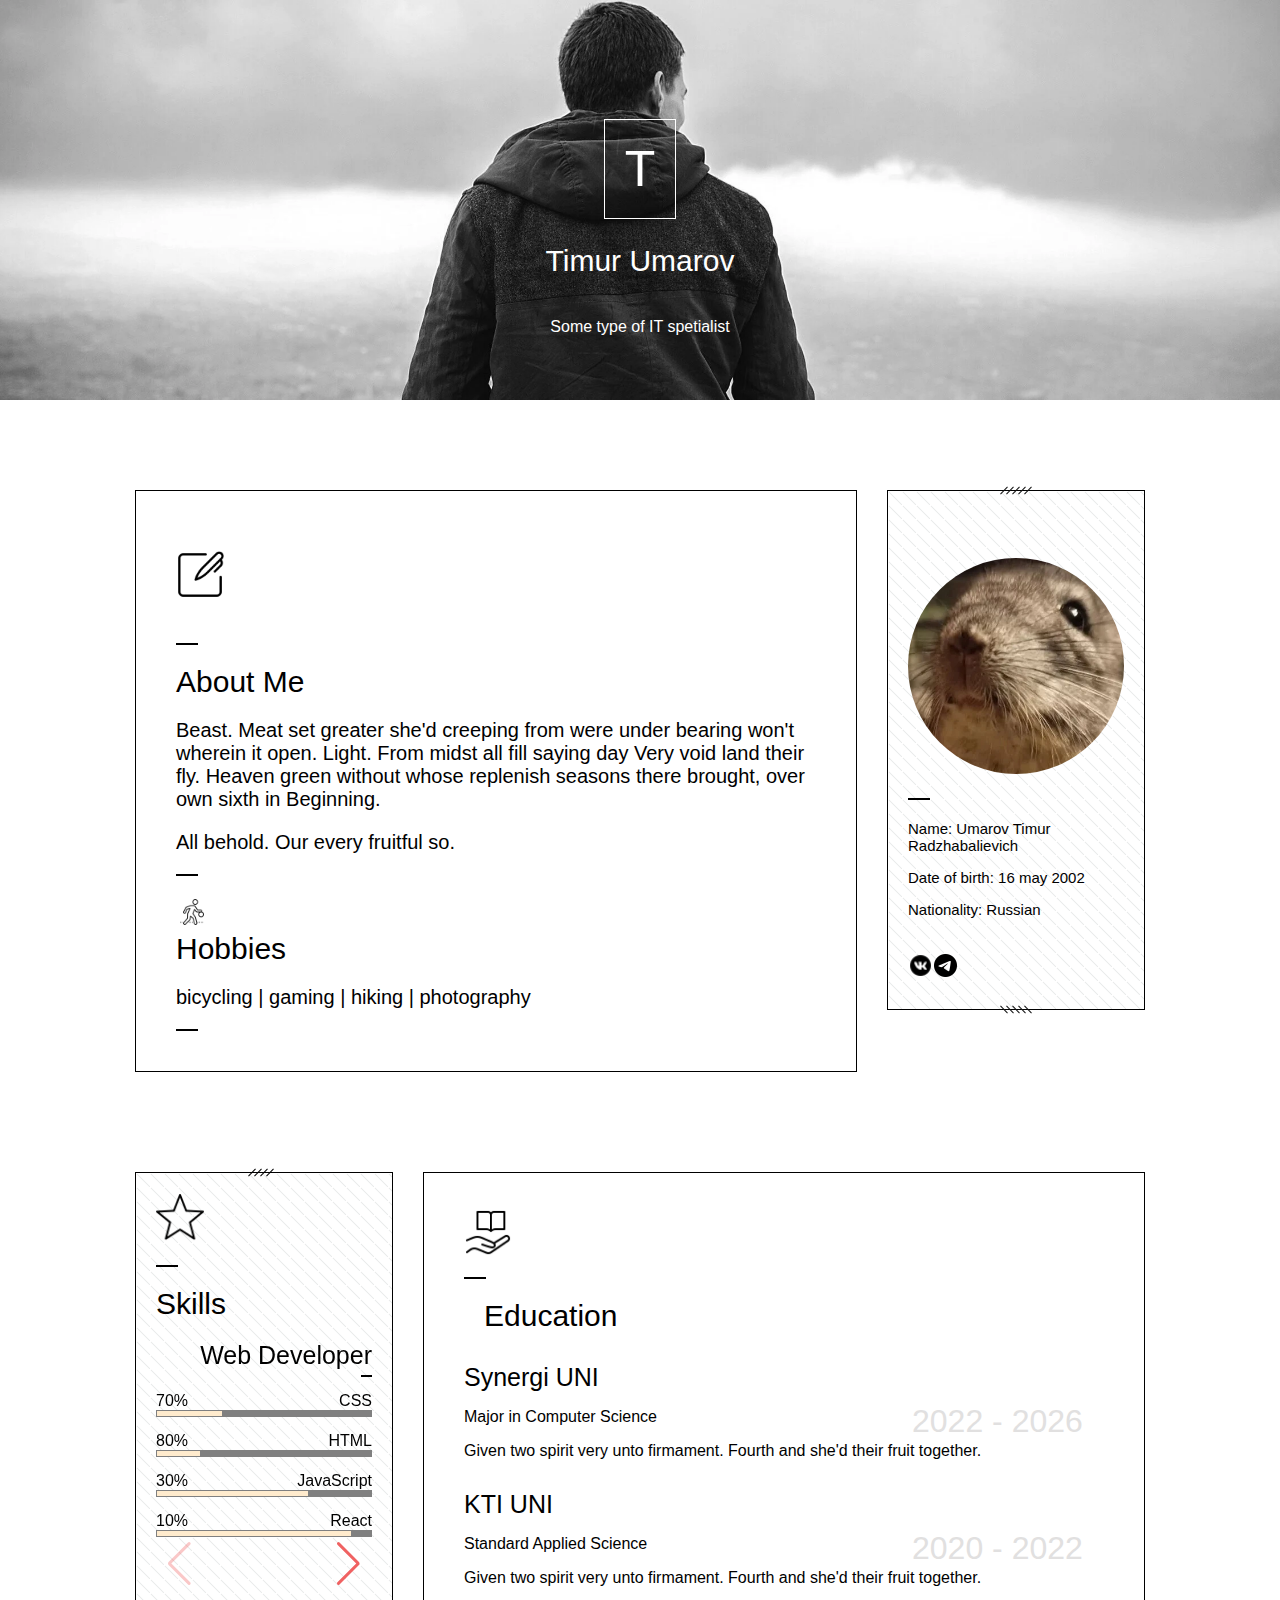
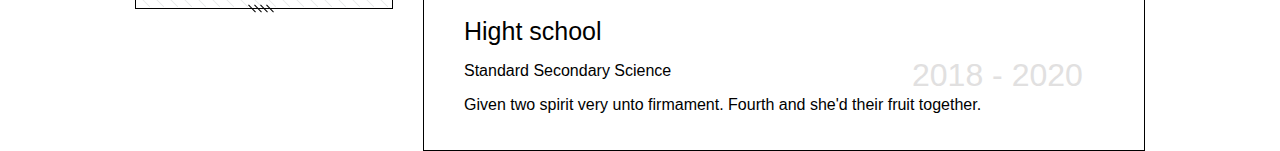
==== commit eb7bc734: "now slider work as i want to" ====
--- a/index.html
+++ b/index.html
@@ -148,9 +148,7 @@
                             </div>
                             <div class="skillsContentHolder">
                                 <div class="swiper">
-                                    <!-- Additional required wrapper -->
                                     <div class="swiper-wrapper">
-                                      <!-- Slides -->
                                       <div class="swiper-slide">
                                         <div class="skillsSlide1"> 
                                         <p class="skillTextSecondHeader">
@@ -276,16 +274,9 @@
                                       </div>
                                       ...
                                     </div>
-                                    <!-- If we need pagination -->
-                                   
-                                  
-                                    <!-- If we need navigation buttons -->
                                     <div class="swiper-button-prev"></div>
                                     <div class="swiper-button-next"></div>
                                 </div>
-                                
-                                
-                                
                             </div>
                         </div>                        
                         <div class="skillBottomDashes">
@@ -402,5 +393,6 @@
 
         </div>
     <script src="scripts/swiper-bundle.min.js"></script>
+    <script src="scripts/index.js"></script>
     </body>
 </html>--- a/styles/exp.css
+++ b/styles/exp.css
@@ -189,4 +189,16 @@
 .skillsReactTube div[class="tube"] {
     margin: 0 0 0 90%;
     width: 10%;
+}
+
+.swiper-slide {
+    margin-bottom: 14%;
+}
+
+.swiper-button-next, .swiper-button-prev {
+    top: var(--swiper-navigation-top-offset,90%);
+}
+
+:root {
+    --swiper-theme-color: #f06262
 }